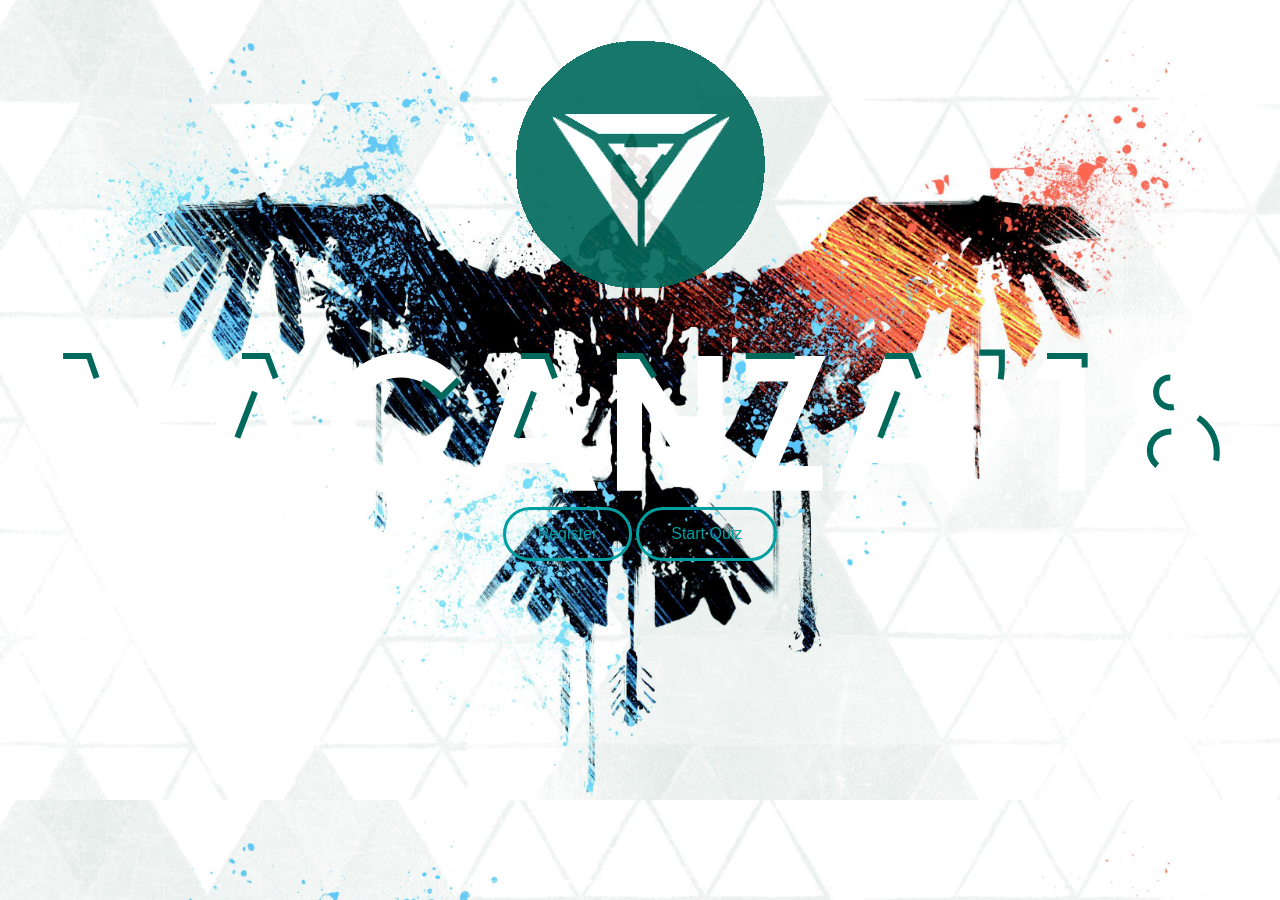
==== vacanza.html @ 8773db7e "Till buttons" ====
<!DOCTYPE html>
<html>
<head>
	<title>VACANZA</title>
	<link rel="stylesheet" type="text/css" href="VACANZASTYLE.css">
</head>
<body>
	<img src="logo.png" alt="logo" class="center">
	<img src="vac.svg" alt="vac" class="va">
	<div class="mybuttons">
	<button class="button1">Register</button>
	<button class="button1">Start Quiz</button>
	</div>
</body> 
</html>
---- VACANZASTYLE.css ----
h1{
	color: pink;
	width:200px;
	border:2px solid blue;
}
body{
	background:url(background.png);
	background-size: cover;
}
.center{
	display: block;
	margin-right: auto;
	margin-left: auto;
	margin-top: 40px;
	opacity: 0.9;
}
.va{
	margin-right: 50px;
	margin-left: 50px;
	margin-top: 55px;
}
.button1{
	border-radius: 30px;
	background-color: transparent;
    border: solid;
    color:  rgb(0,160,162);
    padding: 15px 32px;
    display: inline-block;
    font-size: 16px;
    }
.mybuttons{
	text-align: center;
}
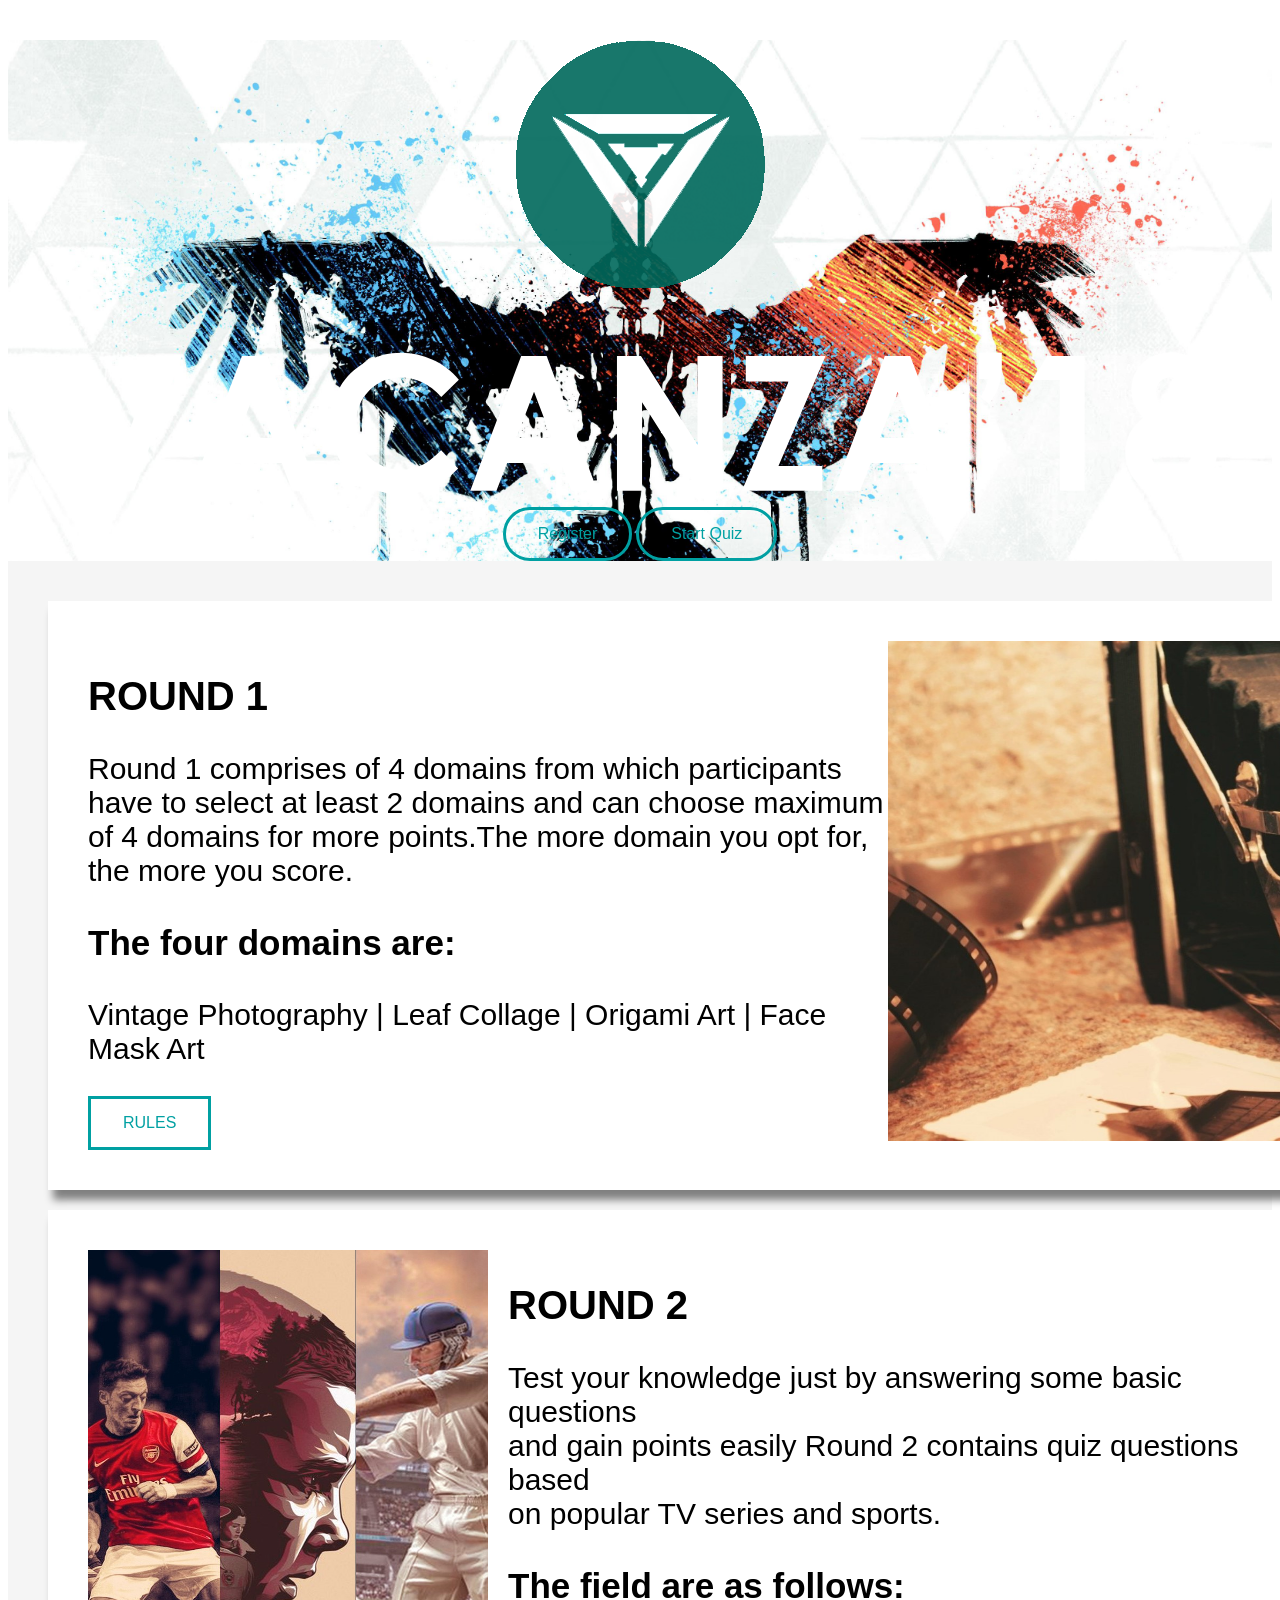
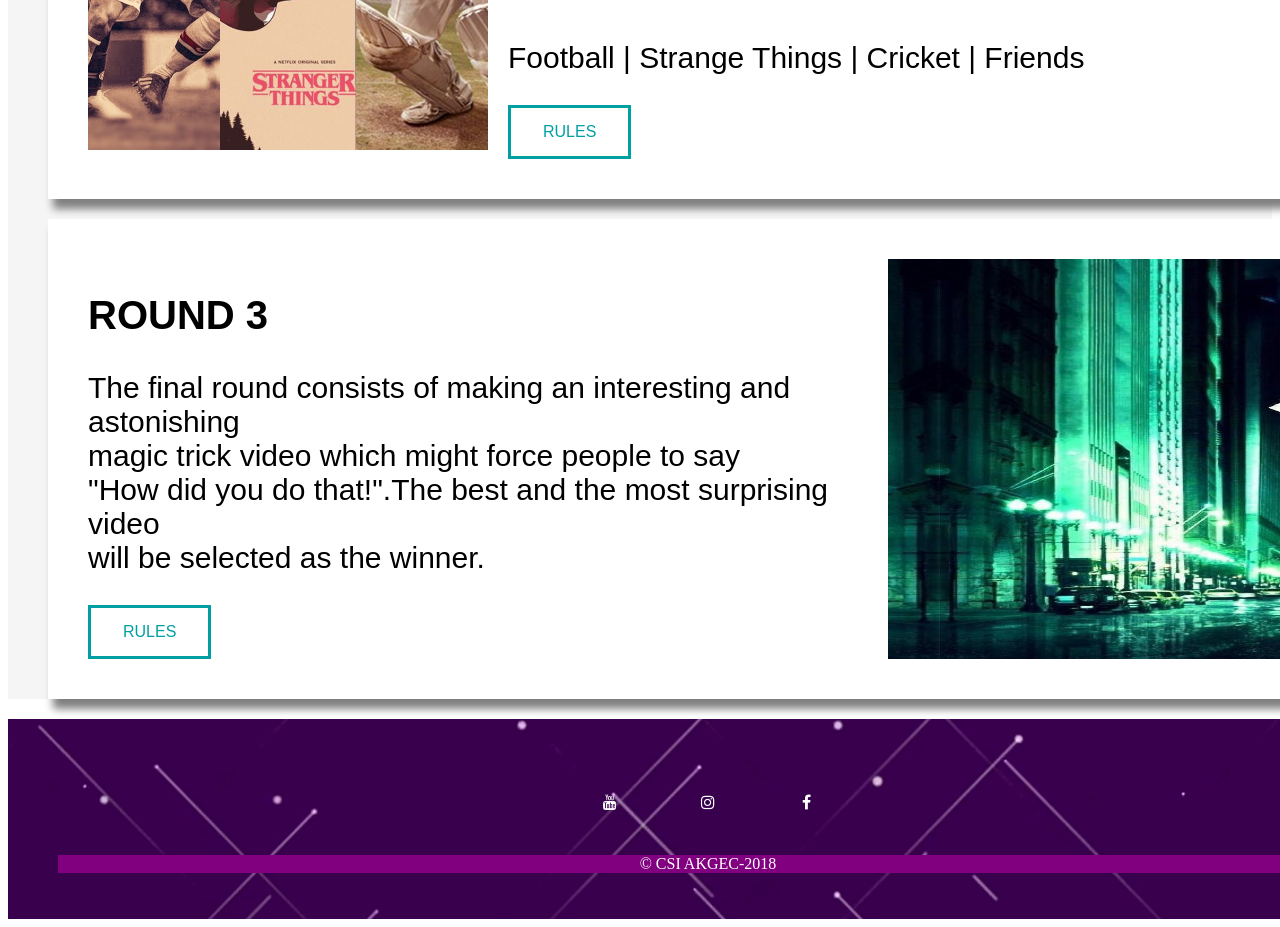
==== commit 86d6b4fd: "footer" ====
--- a/vacanza.html
+++ b/vacanza.html
@@ -3,13 +3,50 @@
 <head>
 	<title>VACANZA</title>
 	<link rel="stylesheet" type="text/css" href="VACANZASTYLE.css">
+	<link rel="stylesheet" href="https://cdnjs.cloudflare.com/ajax/libs/font-awesome/4.7.0/css/font-awesome.min.css">
 </head>
 <body>
+	<div class="part1">
 	<img src="logo.png" alt="logo" class="center">
 	<img src="vac.svg" alt="vac" class="va">
 	<div class="mybuttons">
 	<button class="button1">Register</button>
 	<button class="button1">Start Quiz</button>
 	</div>
+	</div>
+	<div class="part2">
+    <div class="round">
+    <img src="round1.jpg" class="right1">
+	<h2><strong>ROUND 1</strong></h2>
+	<p><span>Round 1 comprises of 4 domains from which participants <br>  have to select at least 2 domains and can choose  maximum <br>of 4 domains for more points.The more domain  you opt for,<br>the more you score.</p>
+	<h3><strong>The four domains are:</strong></h3>
+	<p>Vintage Photography  |  Leaf Collage  |  Origami Art  |  Face Mask Art</span></p>
+	<button class="button2">RULES</button>
+	</div>
+	<div class="round">
+    <img src="round2.jpg" class="left">
+	<h2><strong>ROUND 2</strong></h2>
+	<p><span>Test your knowledge just by answering some basic questions <br> and gain points  easily Round 2 contains quiz questions based <br> on popular TV series and sports.</p>
+	<h3><strong>The field are as follows:</strong></h3>
+	<p>Football  |  Strange Things  |  Cricket  |  Friends</span></p>
+	<button class="button2">RULES</button>
+	</div>
+	<div class="round">
+		 <img src="round3.jpg" class="right3">
+	<h2><strong>ROUND 3</strong></h2>
+	<p><span>The final round consists of making an interesting and  astonishing <br> magic trick video which might force people to  say <br> "How did you do that!".The best and the most surprising video <br> will be selected as the winner.</span></p>
+	<button class="button2">RULES</button>
+	</div>
+	</div>
+	<div class="zoom">
+	
+    
+    <a href="#" class="fa fa-youtube"></a>
+    <a href="#" class="fa fa-instagram"></a>
+    <a href="#" class="fa fa-facebook"></a>
+    <footer>&copy; CSI AKGEC-2018</footer>
+
+
+</div>
 </body> 
 </html>
--- a/VACANZASTYLE.css
+++ b/VACANZASTYLE.css
@@ -1,9 +1,5 @@
-h1{
-	color: pink;
-	width:200px;
-	border:2px solid blue;
-}
-body{
+
+.part1{
 	background:url(background.png);
 	background-size: cover;
 }
@@ -13,7 +9,18 @@
 	margin-left: auto;
 	margin-top: 40px;
 	opacity: 0.9;
+	-webkit-animation: rotation 5s infinite linear;
 }
+
+@-webkit-keyframes rotation {
+		from {
+				-webkit-transform: rotate(0deg);
+		}
+		to {
+				-webkit-transform: rotate(359deg);
+		}
+}
+
 .va{
 	margin-right: 50px;
 	margin-left: 50px;
@@ -31,3 +38,98 @@
 .mybuttons{
 	text-align: center;
 }
+.part2{
+	background:rgb(245,245,245);
+	padding-right: 20px;
+	padding-left: 20px;
+	padding-top: 20px;
+}
+.round{
+	background: white;
+	width: 1200px;
+	padding: 40px;
+	border: 5px;
+	margin: 20px;
+	box-shadow:5px 10px 8px grey;
+}
+.button2{
+	background-color: transparent;
+    border: solid;
+    color:  rgb(0,160,162);
+    padding: 15px 32px;
+    display: inline-block;
+    font-size: 16px;
+}
+.right1{
+	float:right;
+	width: 400px;
+	height: 500px;
+}
+.right3{
+	float:right;
+	width: 400px;
+	height: 400px;
+}
+.left{
+	float:left;
+	width: 400px;
+	height: 500px;
+	padding-right: 20px;
+}
+p{
+	font-size: 30px;
+	font-family:  Arial, Helvetica, sans-serif;
+}
+h2{
+	font-size: 40px;
+	font-family:  Arial, Helvetica, sans-serif;
+}
+h3{
+	font-size: 35px;
+	font-family:  Arial, Helvetica, sans-serif;
+}
+.zoom {
+  padding: 50px;
+  background:url(footer.png);
+  transition: transform 0.5s;
+  width:1300px;
+  height: 100px;
+  text-align: center;
+  
+}
+.zoom:hover {
+  
+-webkit-transform: scale(1.5);
+-webkit-transform: scale(1.5);
+-webkit-transform: scale(1.5);
+  
+}
+.fa-instagram {
+  background: transparent;
+  color: white;
+}
+.fa-youtube {
+  background: transparent;
+  color: white;
+}
+.fa-facebook {
+  background: transparent;
+  color: white;
+}
+.fa {
+  padding: 20px;
+  font-size: 30px;
+  width: 50px;
+  text-align: center;
+  text-decoration: none;
+  margin: 5px 2px;
+}
+
+.fa:hover {
+    opacity: 0.7;
+}
+footer{
+	color:white;
+	margin-top:20px;
+	background-color: purple;
+}
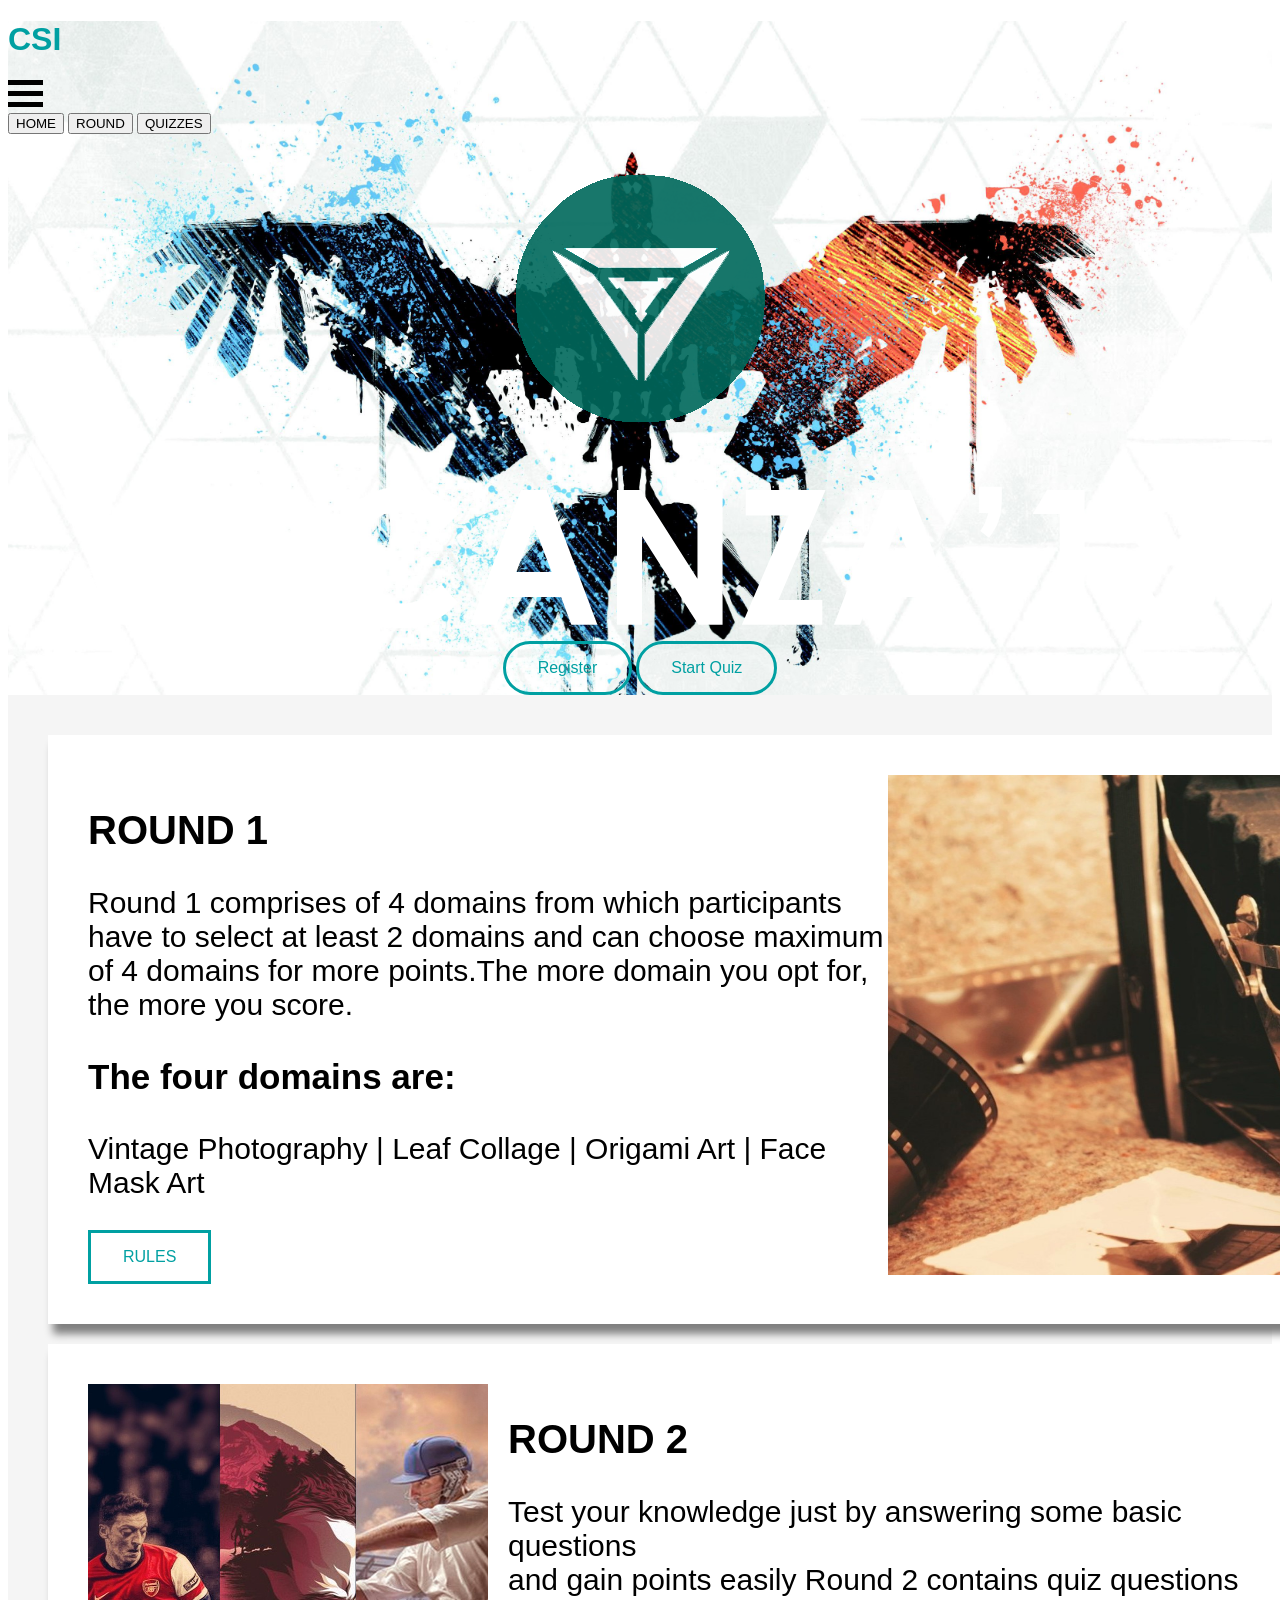
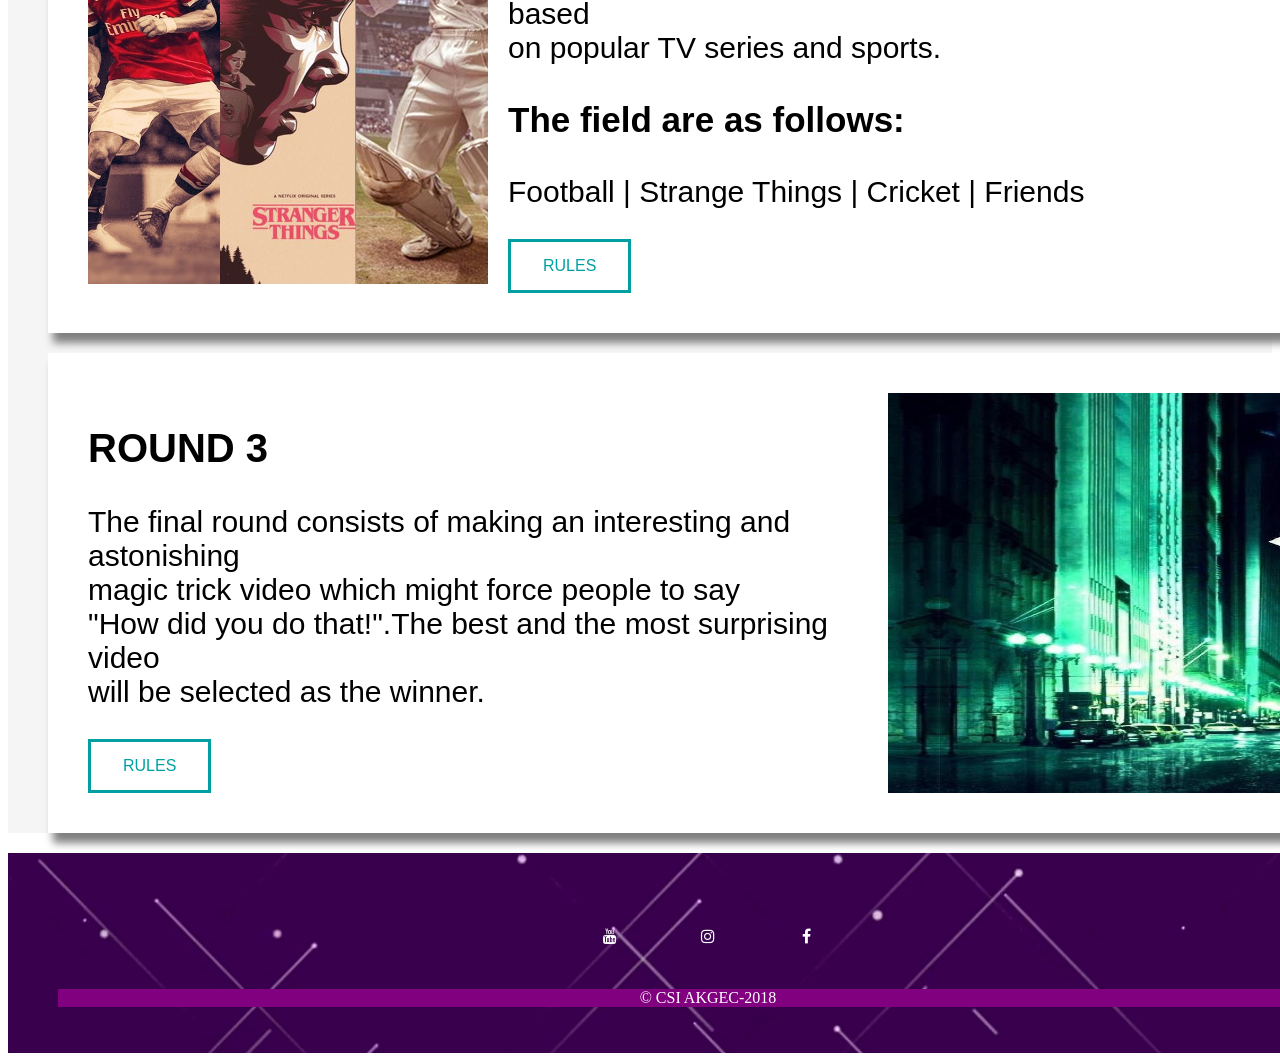
==== commit 2c4332af: "navigation bar" ====
--- a/vacanza.html
+++ b/vacanza.html
@@ -6,7 +6,15 @@
 	<link rel="stylesheet" href="https://cdnjs.cloudflare.com/ajax/libs/font-awesome/4.7.0/css/font-awesome.min.css">
 </head>
 <body>
+
 	<div class="part1">
+	<h1>CSI</h1>
+	<div class="bars"></div>
+    <div class="bars"></div>
+    <div class="bars"></div>
+    <button>HOME</button>
+    <button>ROUND</button>
+    <button>QUIZZES</button>
 	<img src="logo.png" alt="logo" class="center">
 	<img src="vac.svg" alt="vac" class="va">
 	<div class="mybuttons">
--- a/VACANZASTYLE.css
+++ b/VACANZASTYLE.css
@@ -1,3 +1,15 @@
+h1{
+	font-family:  Arial, Helvetica, sans-serif;
+	color:  rgb(0,160,162);
+}
+.bars {
+  width: 35px;
+  height: 5px;
+  background-color: black;
+  margin: 6px 0;
+  text-align: left;
+
+}
 
 .part1{
 	background:url(background.png);
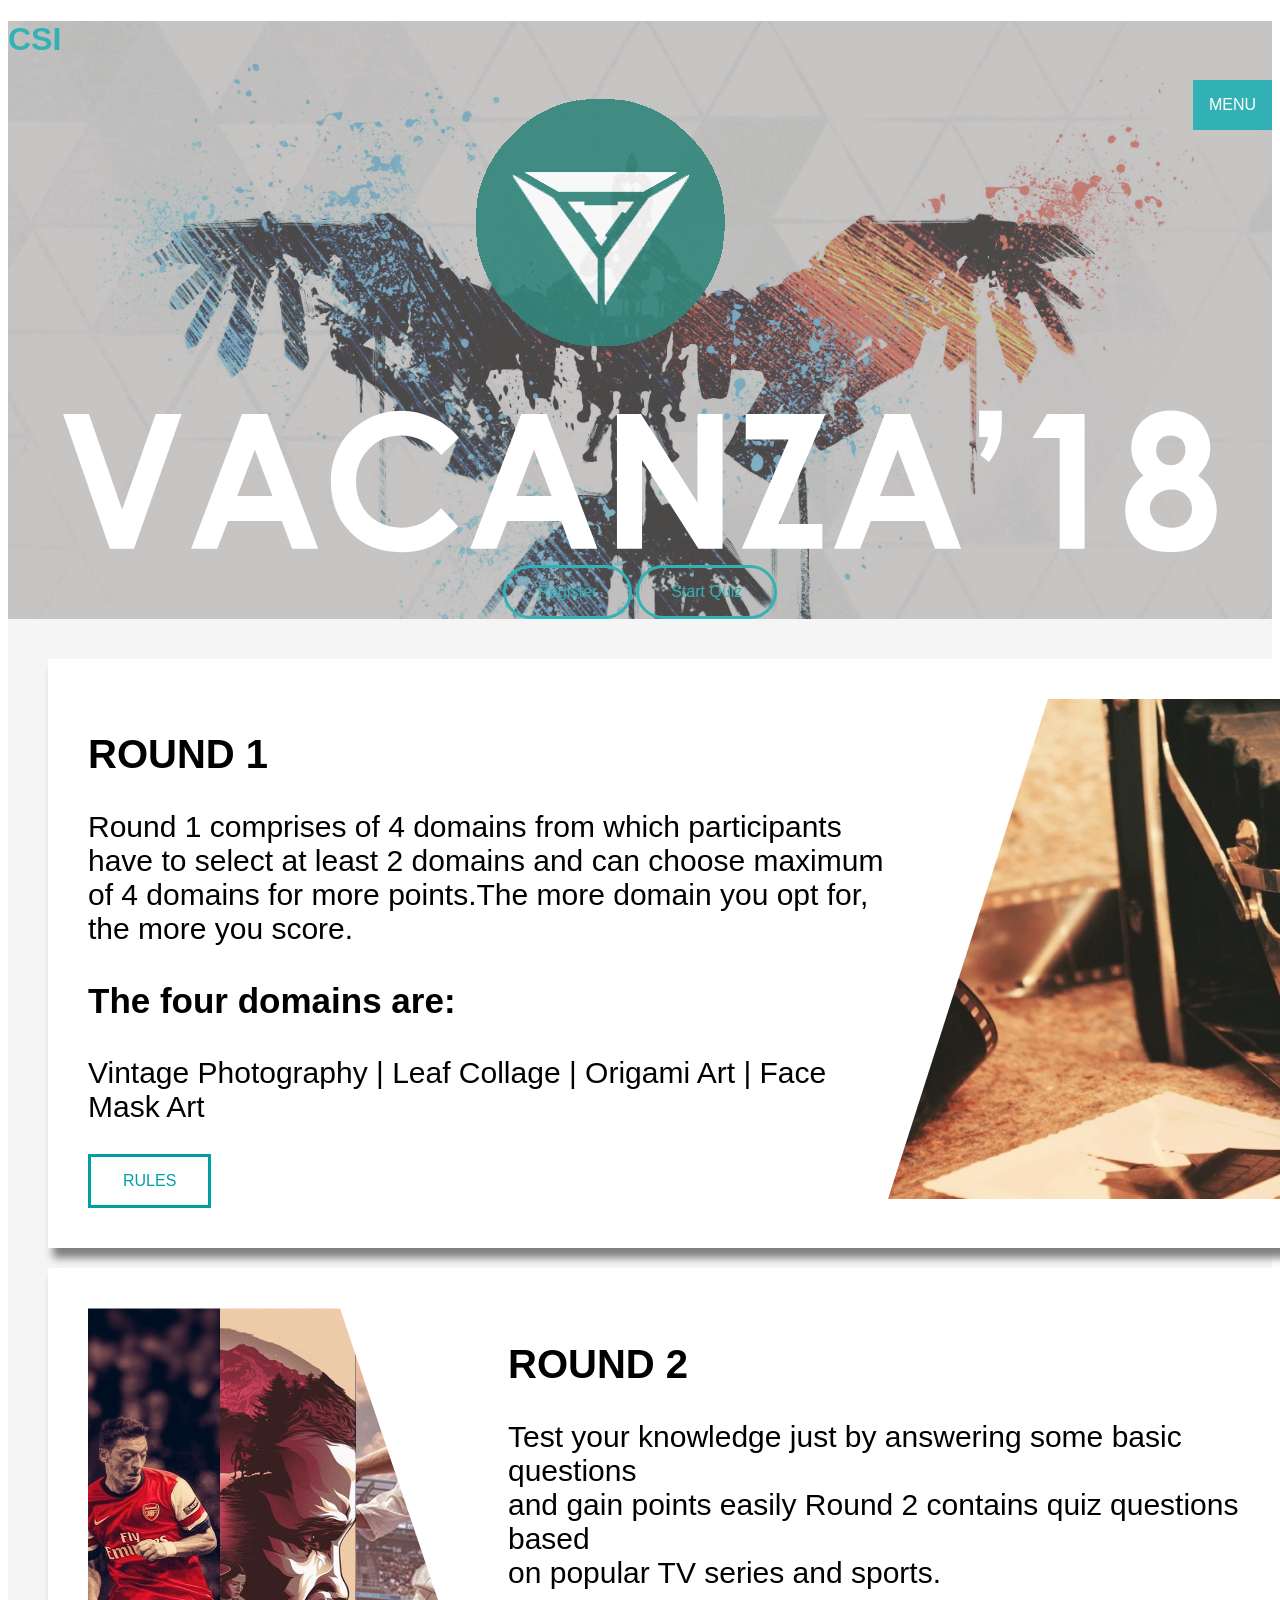
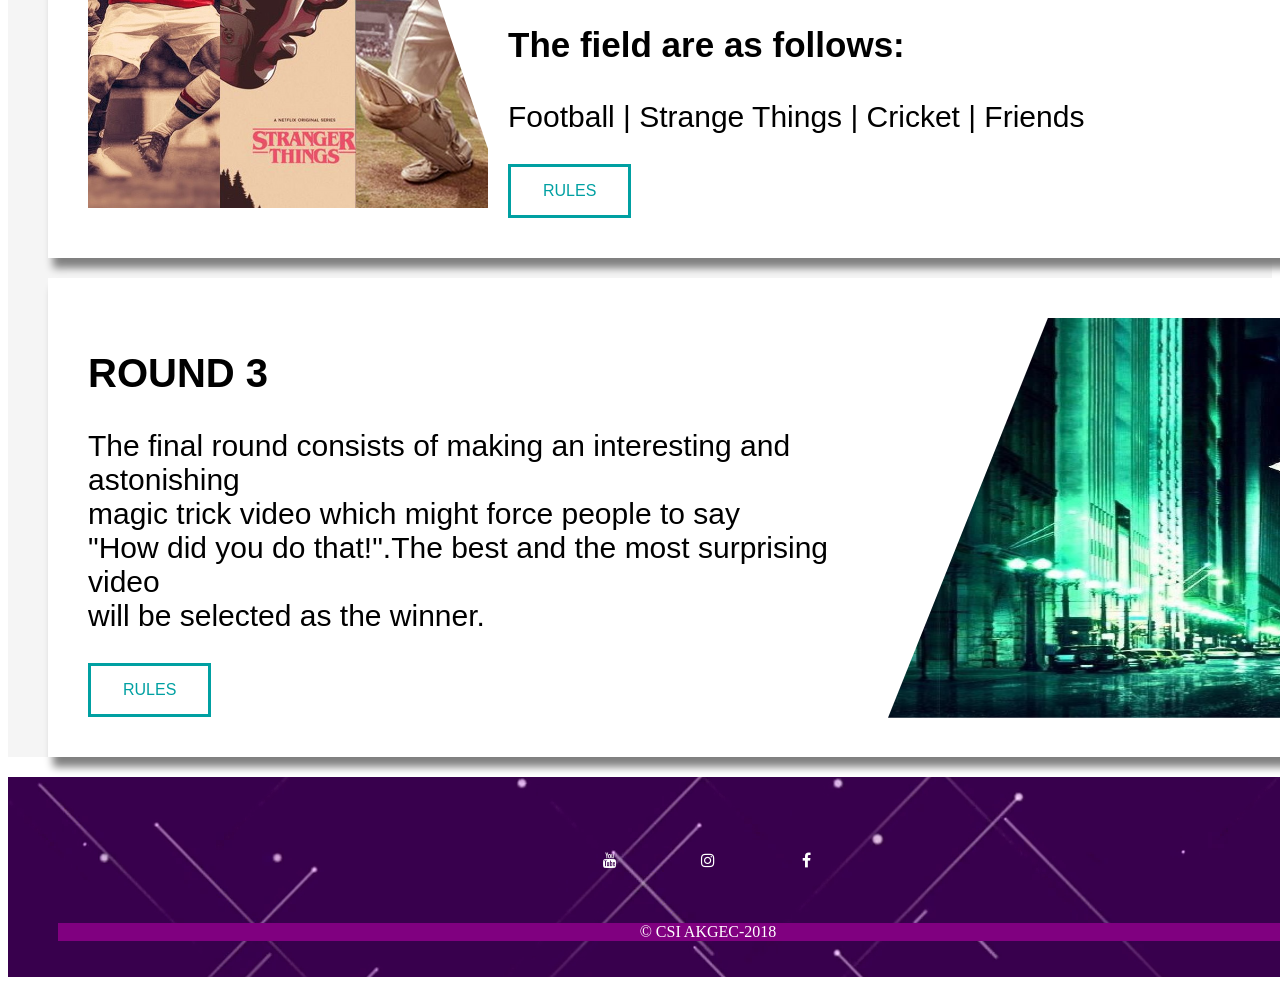
==== commit 168c673a: "final" ====
--- a/vacanza.html
+++ b/vacanza.html
@@ -9,12 +9,15 @@
 
 	<div class="part1">
 	<h1>CSI</h1>
-	<div class="bars"></div>
-    <div class="bars"></div>
-    <div class="bars"></div>
-    <button>HOME</button>
-    <button>ROUND</button>
-    <button>QUIZZES</button>
+	<div class="dropdown" style="float:right;">
+    <button class="dropbtn">MENU</button>
+    <div class="dropdown-content">
+    <a href="#">Home</a>
+    <a href="#">Round</a>
+    <a href="#">Quizzes</a>
+    </div>
+    </div>
+	
 	<img src="logo.png" alt="logo" class="center">
 	<img src="vac.svg" alt="vac" class="va">
 	<div class="mybuttons">
--- a/VACANZASTYLE.css
+++ b/VACANZASTYLE.css
@@ -2,18 +2,50 @@
 	font-family:  Arial, Helvetica, sans-serif;
 	color:  rgb(0,160,162);
 }
-.bars {
-  width: 35px;
-  height: 5px;
-  background-color: black;
-  margin: 6px 0;
-  text-align: left;
 
+.part1{
+	background: linear-gradient(rgba(78,68,68,0.393),rgba(78,68,68,0.393)),url(background.png);
+	background-size: cover;
+    opacity:0.8; 
+}
+.dropbtn {
+  background-color:  rgb(0,160,162);
+  color: white;
+  padding: 16px;
+  font-size: 16px;
+  border: none;
+  cursor: pointer;
 }
 
-.part1{
-	background:url(background.png);
-	background-size: cover;
+.dropdown {
+  position: relative;
+  display: inline-block;
+}
+.dropdown-content {
+  display: none;
+  position: absolute;
+  right: 0;
+  background-color: #f9f9f9;
+  min-width: 160px;
+  box-shadow: 0px 8px 16px 0px rgba(0,0,0,0.2);
+  z-index: 1;
+}
+
+.dropdown-content a {
+  color: black;
+  padding: 12px 16px;
+  text-decoration: none;
+  display: block;
+}
+
+.dropdown-content a:hover {background-color: #f1f1f1;}
+
+.dropdown:hover .dropdown-content {
+  display: block;
+}
+
+.dropdown:hover .dropbtn {
+  background-color: #3e8e41;
 }
 .center{
 	display: block;
@@ -46,7 +78,12 @@
     padding: 15px 32px;
     display: inline-block;
     font-size: 16px;
+    cursor: pointer;
     }
+.button1:hover {
+	background-color: rgb(0,160,162);
+	color: white;
+}
 .mybuttons{
 	text-align: center;
 }
@@ -72,21 +109,28 @@
     display: inline-block;
     font-size: 16px;
 }
+.button2:hover {
+	background-color: rgb(0,160,162);
+	color: white;
+}
 .right1{
 	float:right;
 	width: 400px;
 	height: 500px;
+	clip-path: polygon(40% 0%,0% 100%,100% 100%,100% 0%);
 }
 .right3{
 	float:right;
 	width: 400px;
 	height: 400px;
+	clip-path: polygon(40% 0%,0% 100%,100% 100%,100% 0%);
 }
 .left{
 	float:left;
 	width: 400px;
 	height: 500px;
 	padding-right: 20px;
+	clip-path: polygon(0% 0%, 0% 100%,100% 100%,60% 0%);
 }
 p{
 	font-size: 30px;
@@ -142,6 +186,6 @@
 }
 footer{
 	color:white;
-	margin-top:20px;
+	margin-top:30px;
 	background-color: purple;
 }
